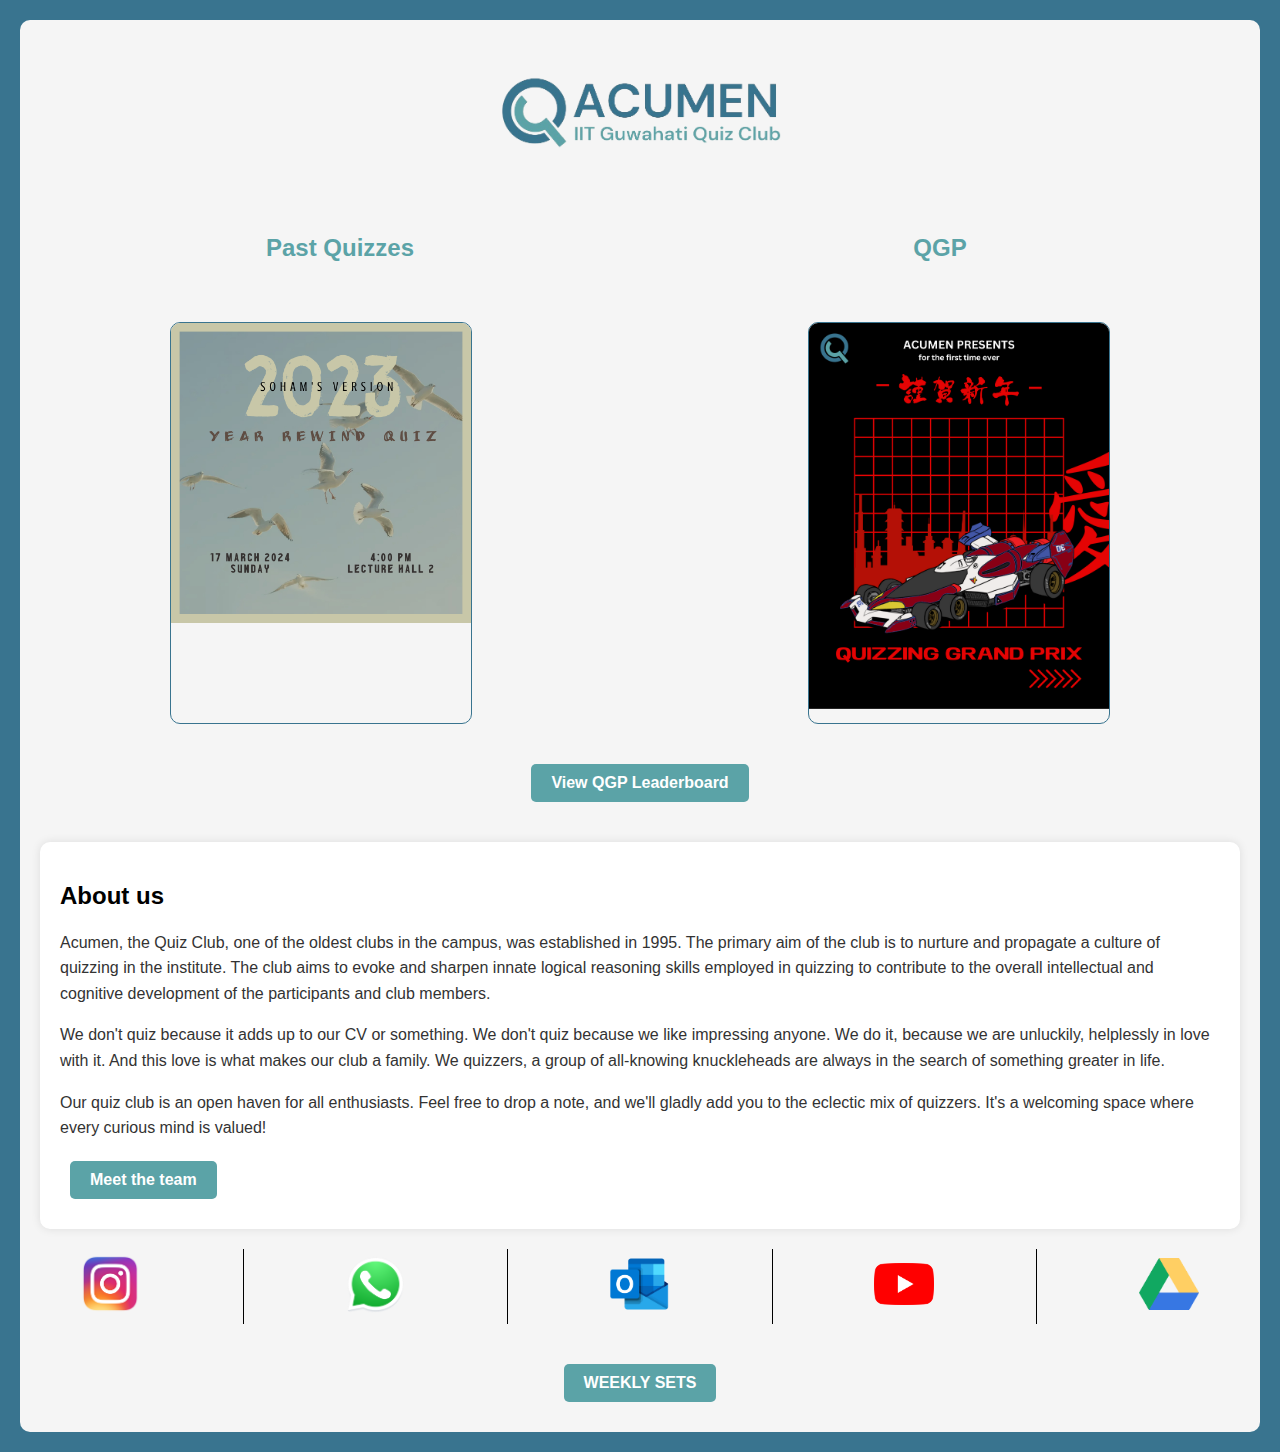
==== index.html @ 5e1d98d3 "Update index.html" ====
<!DOCTYPE html>
<html lang="en">
<head>
    <meta charset="UTF-8">
    <meta name="viewport" content="width=device-width, initial-scale=1.0">
    <title>Acumen Home Page</title>
    <link rel="icon" type="image/png" href="./Resources/Tab Logo.png">
    <style>
        body {
            font-family: 'Arial', sans-serif;
            margin: 20px;
            background-color: #39748f;
            color: #333;
            text-align: center;
        }

        .container {
            max-width: 1200px;
            margin: 0 auto;
            background-color: #f5f5f5;
            padding: 20px;
            border-radius: 10px;
        }

        .logo-container {
            margin-bottom: 20px;
        }

        .logo {
            width: 300px;
            height: auto; 
        }

        .event-categories {
            display: flex;
            justify-content: space-around;
            margin-bottom: 20px;
        }

        .category-text {
            flex-basis: 20%; 
            color: #5ba3a7; 
            font-weight: bold;
            padding: 10px;
            transition: color 0.3s; 
        }

        .category-text:hover {
            color: #39748f; 
        }

        .events {
            display: flex;
            justify-content: space-between;
            flex-wrap: wrap; 
            margin-bottom: 20px;
            margin-left: 120px;
            margin-right: 120px;
        }

        .event {
            position: relative;
            margin: 10px;
            border: 1px solid #39748f;
            border-radius: 10px;
            overflow: hidden;
            width: 300px;
            height: 400px;
            transition: transform 0.3s;
        }

        .event:hover {
            transform: scale(1.1); 
        }

        .event img {
            width: 100%;
            height: auto;
            display: block;
        }

        .event-content {
            padding: 10px;
        }

        .event h2 {
            margin-bottom: 10px;
            color: #333;
        }

        .event p {
            color: #666;
            margin-bottom: 5px;
        }

        .button {
            text-decoration: none;
            color: #fff;
            font-weight: bold;
            margin: 10px;
            padding: 10px 20px;
            border-radius: 5px;
            background-color: #5ba3a7; 
            display: inline-block; 
            transition: background-color 0.3s;
        }

        .button:hover {
            background-color: #39748f; 
        }

        .about-acumen {
            margin-top: 30px;
            text-align: left;
            background-color: #fff;
            border-radius: 10px;
            box-shadow: 0 0 10px rgba(0, 0, 0, 0.1);
            padding: 20px;
        }

        .about-acumen h2 {
            color: #000000;
        }

        .about-acumen p {
            color: #333;
            line-height: 1.6;
            margin-bottom: 10px;
        }

        .image-buttons {
            display: flex;
            justify-content: space-around;
            align-items: center;
            margin-top: 20px;
        }

        .image-button {
            cursor: pointer;
        }

        .image-button img {
            width: 60px;
            height: auto;
            border-radius: 10px;
        }

        .image-button:hover {
            transform: scale(1.1);
        }
        
        .separator-line {
            height: 75px;
            border-left: 1px solid #000000;
            margin: 0 20px;
        }

        .event a {
            display: block;
            height: 100%;
            width: 100%;
            position: absolute;
            top: 0;
            left: 0;
            z-index: 1; /* Ensure the anchor is clickable over the image */
        }

        .resources-section {
            margin-top: 30px;
        }
    </style>
</head>
<body>

    <div class="container">

        <div class="logo-container">
            <a href="index.html">
                <img src="./Resources/Quiz Club Logo.png" alt="Quiz Club Logo" class="logo">
            </a>
        </div>

        <div class="event-categories">
            <div class="category-text">
                <h2>Past Quizzes</h2>
            </div>
            <div class="category-text">
                <h2>QGP</h2>
            </div>
        </div>

        <div class="events">
            <div class="event">
                <a href="past-events.html">
                    <img src="./Resources/57.png" alt="56">
                </a>
                <div class="event-content">
                    <!-- Additional content if needed -->
                </div>
            </div>
            <div class="event">
                <a href="ongoing.html">
                    <img src="./Resources/QGP1.png" alt="QGP">
                </a>
                <div class="event-content">
                </div>
            </div>
            <!-- Other events remain unchanged -->

        </div>

        <a href="leaderboard.html" class="button">View QGP Leaderboard</a>
        <!--<a href="winner.html" class="button">Winners of QGP</a> -->

        <div class="about-acumen">
            <h2>About us</h2>
            <p>
                Acumen, the Quiz Club, one of the oldest clubs in the campus, was established in 1995. The primary aim of the club is to nurture and propagate a culture of quizzing in the institute. The club aims to evoke and sharpen innate logical reasoning skills employed in quizzing to contribute to the overall intellectual and cognitive development of the participants and club members.
            </p>
            <p>
                We don't quiz because it adds up to our CV or something. We don't quiz because we like impressing anyone. We do it, because we are unluckily, helplessly in love with it. And this love is what makes our club a family. We quizzers, a group of all-knowing knuckleheads are always in the search of something greater in life. 
            </p>
            <p>
                Our quiz club is an open haven for all enthusiasts. Feel free to drop a note, and we'll gladly add you to the eclectic mix of quizzers. It's a welcoming space where every curious mind is valued! 
            </p>
            <a href="more.html" class="button">Meet the team</a>
        </div>

        <div class="image-buttons">
            
            <div class="image-button">
                <a href="https://www.instagram.com/quizclub.iitg/" target="_blank">
                    <img src="./Resources/Instagram Logo.png" alt="Instagram Logo">
                </a>
            </div>

            <div class="separator-line"></div>

            <div class="image-button">
                <a href="https://wa.me/916399068220" target="_blank">
                    <img src="./Resources/WhatsApp Logo.png" alt="WhatsApp Logo">
                </a>
            </div>

            <div class="separator-line"></div>

             <div class="image-button">
                <a href="mailto:quizclub@iitg.ac.in" target="_blank">
                    <img src="./Resources/Outlook Logo.png" alt="Outlook Logo">
                </a>
            </div>

            <div class="separator-line"></div>

            <div class="image-button">
                <a href="https://www.youtube.com/@quizclubiitguwahati3192" target="_blank">
                    <img src="./Resources/YouTube Logo.png" alt="Youtube Logo">
                </a>
            </div>

            <div class="separator-line"></div>

            <div class="image-button">
                <a href="https://drive.google.com/drive/u/3/folders/1wH4DAt1IljQksPl9aeyAm-l2r670D1Yt" target="_blank">
                    <img src="./Resources/Drive Logo.png" alt="Drive Logo">
                </a>
            </div>

     </div>

        <div class="resources-section">
              <a href="weekly.html" class="button" target="_blank">WEEKLY SETS</a>
        </div>

    </div>

</body>
</html>
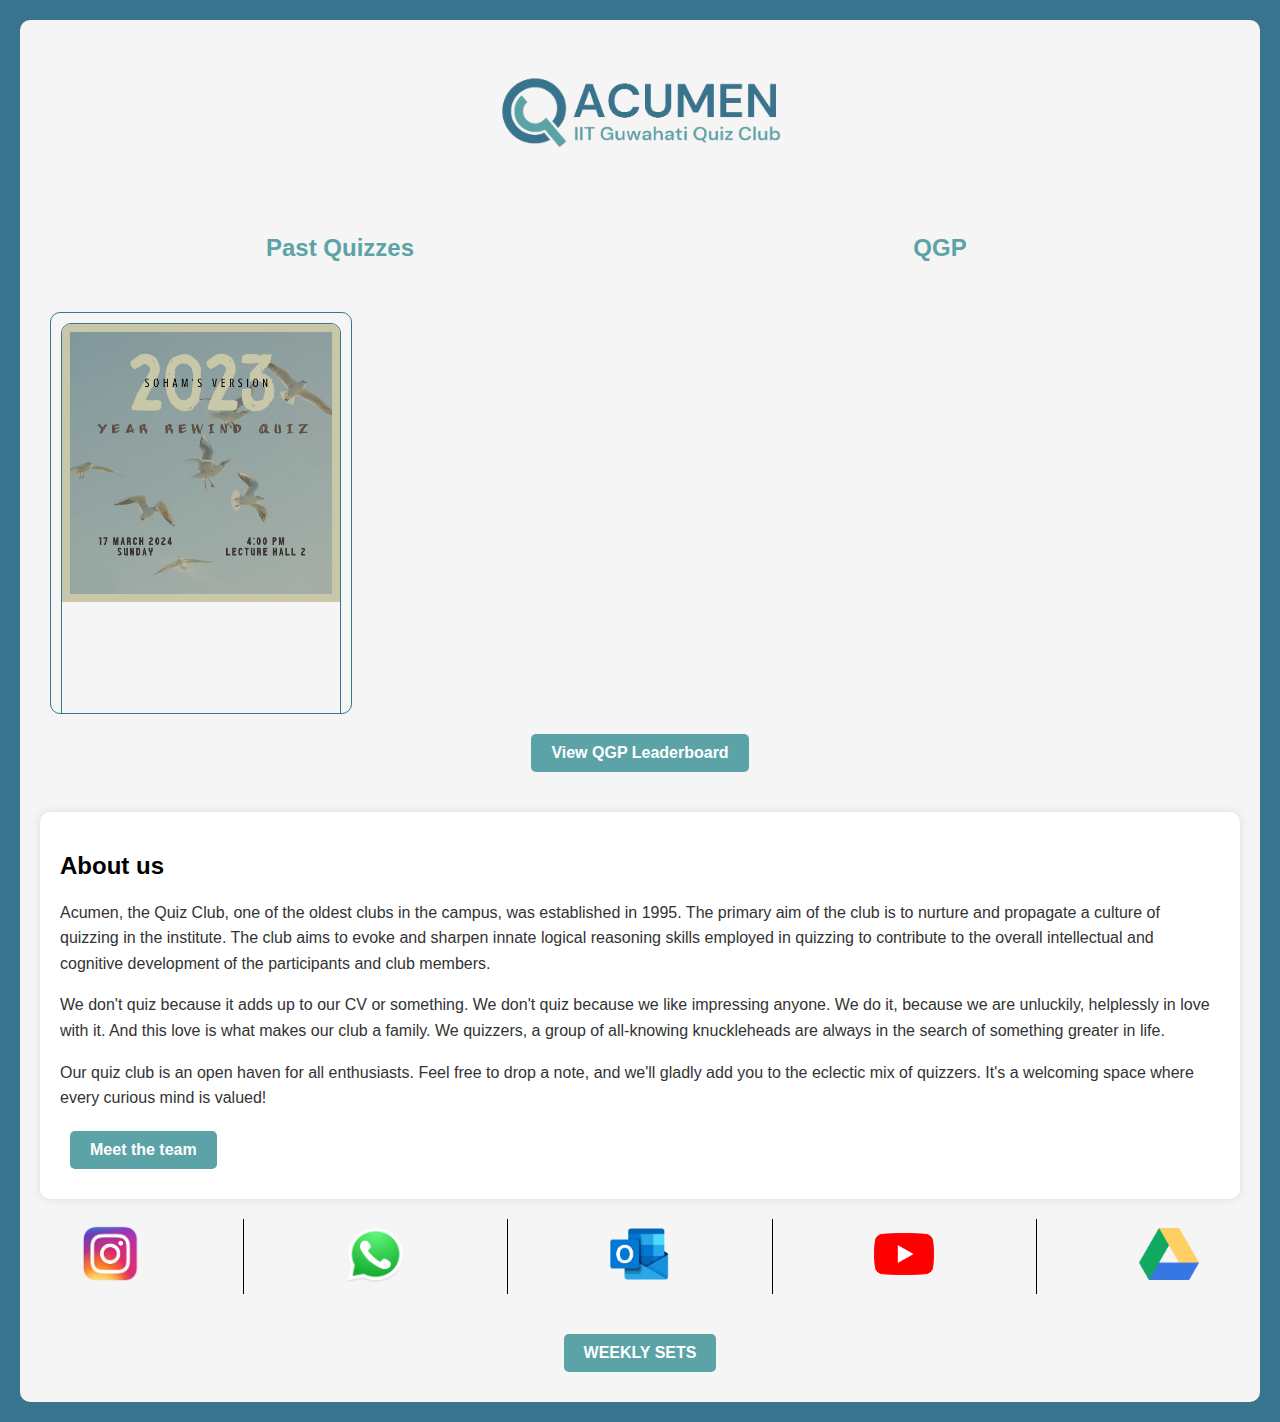
==== commit 0bdc959c: "Update index.html" ====
--- a/index.html
+++ b/index.html
@@ -56,6 +56,14 @@
             margin-bottom: 20px;
             margin-left: 120px;
             margin-right: 120px;
+            position: relative;
+            margin: 10px;
+            border: 1px solid #39748f;
+            border-radius: 10px;
+            overflow: hidden;
+            width: 300px;
+            height: 400px;
+            transition: transform 0.3s;
         }
 
         .event {
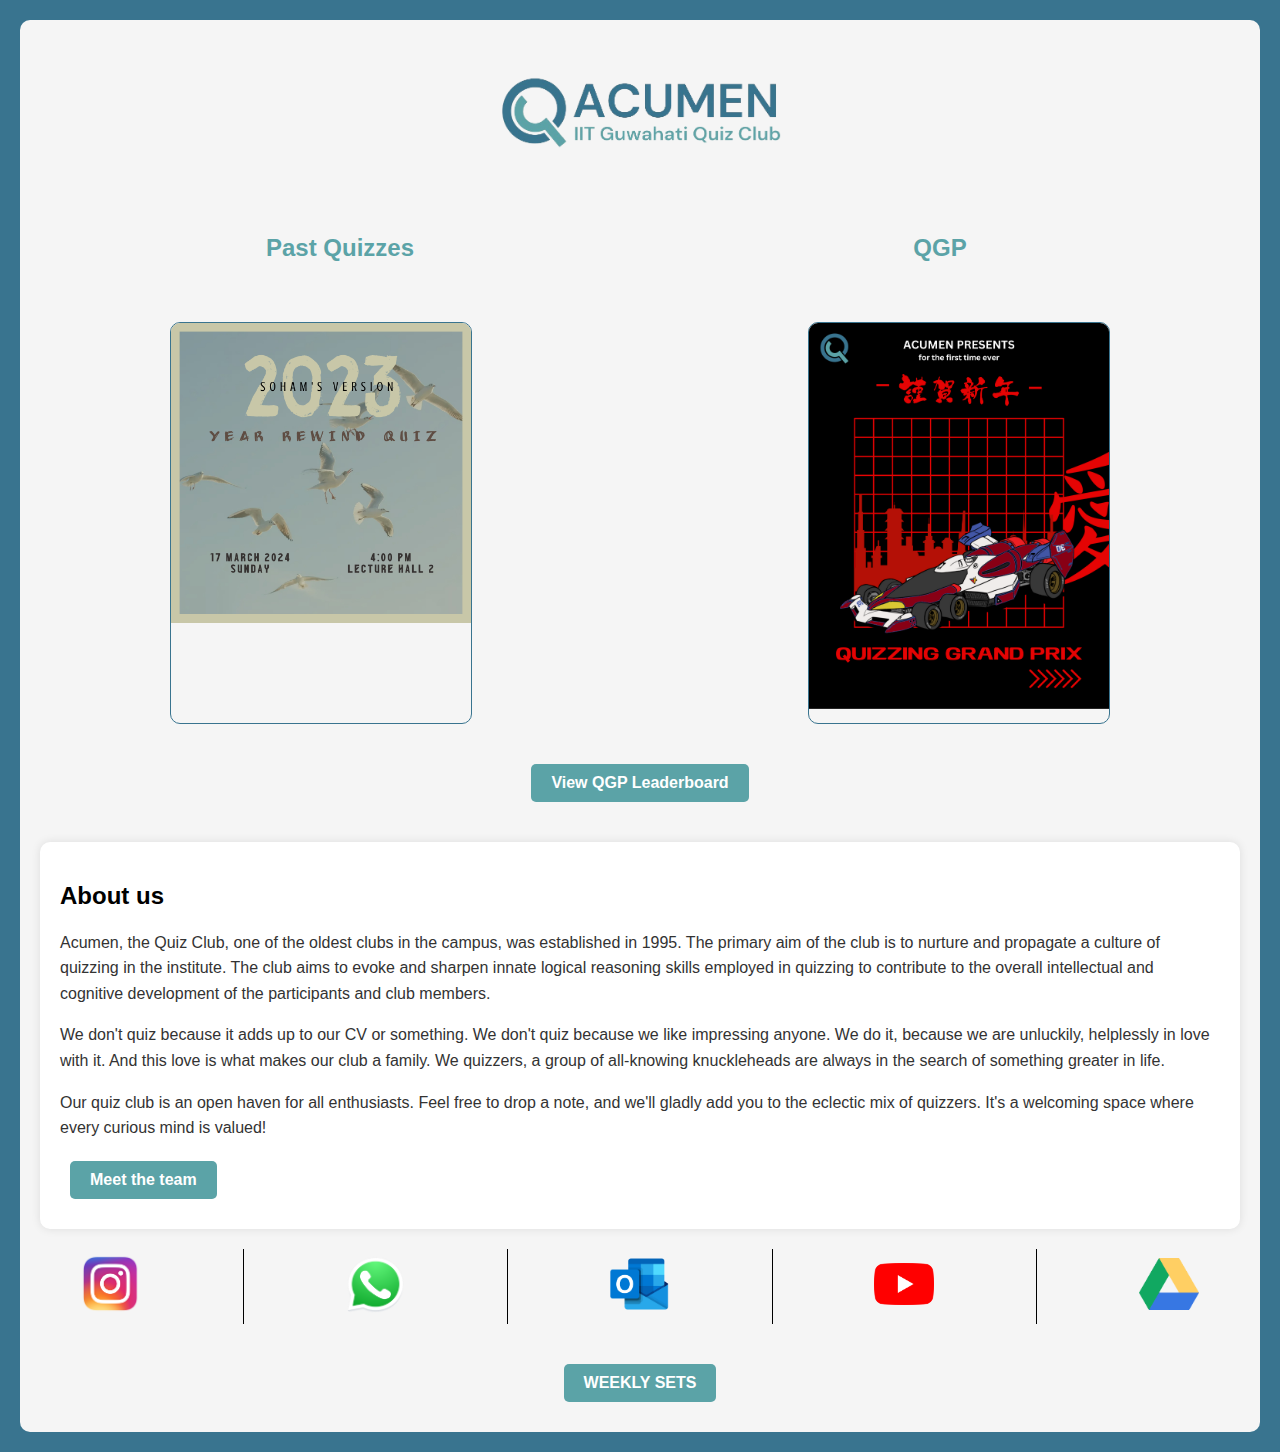
==== commit 65327e59: "Update index.html" ====
--- a/index.html
+++ b/index.html
@@ -56,14 +56,6 @@
             margin-bottom: 20px;
             margin-left: 120px;
             margin-right: 120px;
-            position: relative;
-            margin: 10px;
-            border: 1px solid #39748f;
-            border-radius: 10px;
-            overflow: hidden;
-            width: 300px;
-            height: 400px;
-            transition: transform 0.3s;
         }
 
         .event {
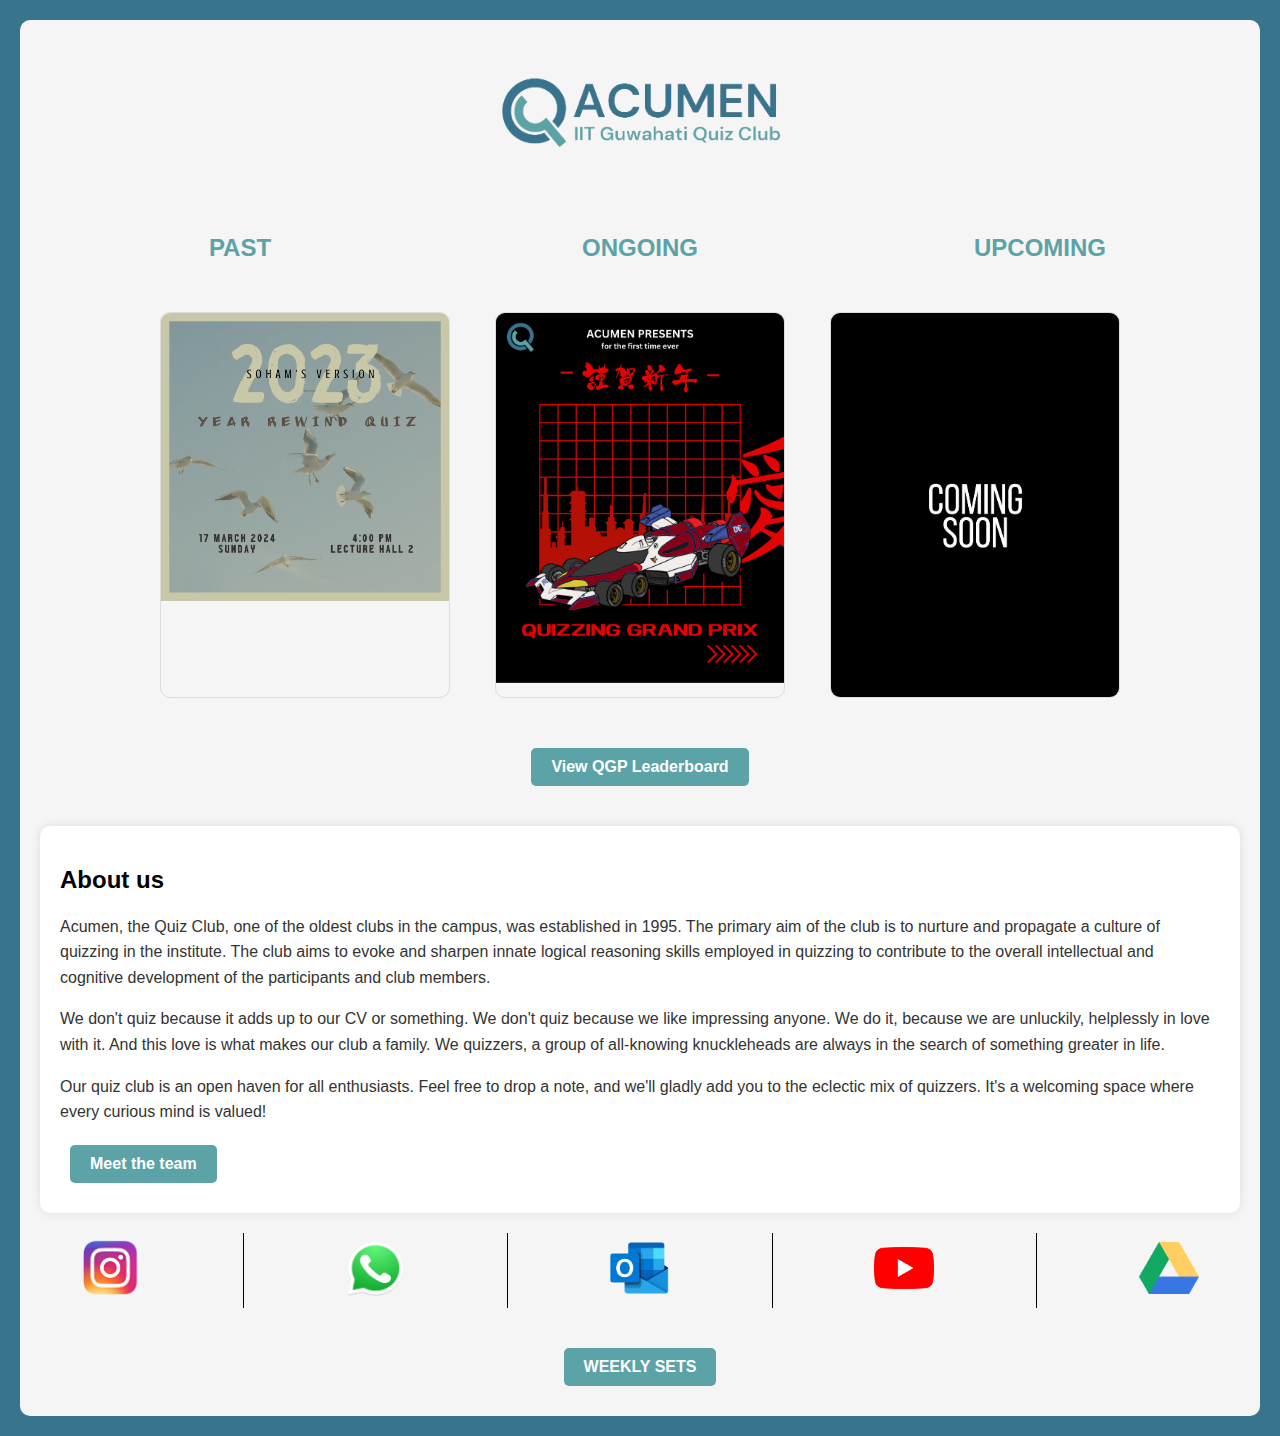
==== commit 5802975f: "Update index.html" ====
--- a/index.html
+++ b/index.html
@@ -13,7 +13,6 @@
             color: #333;
             text-align: center;
         }
-
         .container {
             max-width: 1200px;
             margin: 0 auto;
@@ -21,22 +20,18 @@
             padding: 20px;
             border-radius: 10px;
         }
-
         .logo-container {
             margin-bottom: 20px;
         }
-
         .logo {
             width: 300px;
             height: auto; 
         }
-
         .event-categories {
             display: flex;
             justify-content: space-around;
             margin-bottom: 20px;
         }
-
         .category-text {
             flex-basis: 20%; 
             color: #5ba3a7; 
@@ -44,11 +39,9 @@
             padding: 10px;
             transition: color 0.3s; 
         }
-
         .category-text:hover {
             color: #39748f; 
         }
-
         .events {
             display: flex;
             justify-content: space-between;
@@ -59,40 +52,34 @@
         }
 
         .event {
+            flex-basis: 30%; 
+            border: 1px solid #ddd;
+            border-radius: 10px;
+            overflow: hidden;
+            transition: transform 0.3s;
+            aspect-ratio: 3/4;
+            margin-bottom: 20px;
             position: relative;
-            margin: 10px;
-            border: 1px solid #39748f;
-            border-radius: 10px;
-            overflow: hidden;
-            width: 300px;
-            height: 400px;
-            transition: transform 0.3s;
-        }
-
+        }
         .event:hover {
             transform: scale(1.1); 
         }
-
         .event img {
             width: 100%;
             height: auto;
             display: block;
         }
-
         .event-content {
             padding: 10px;
         }
-
         .event h2 {
             margin-bottom: 10px;
             color: #333;
         }
-
         .event p {
             color: #666;
             margin-bottom: 5px;
         }
-
         .button {
             text-decoration: none;
             color: #fff;
@@ -104,11 +91,9 @@
             display: inline-block; 
             transition: background-color 0.3s;
         }
-
         .button:hover {
             background-color: #39748f; 
         }
-
         .about-acumen {
             margin-top: 30px;
             text-align: left;
@@ -117,34 +102,28 @@
             box-shadow: 0 0 10px rgba(0, 0, 0, 0.1);
             padding: 20px;
         }
-
         .about-acumen h2 {
             color: #000000;
         }
-
         .about-acumen p {
             color: #333;
             line-height: 1.6;
             margin-bottom: 10px;
         }
-
         .image-buttons {
             display: flex;
             justify-content: space-around;
             align-items: center;
             margin-top: 20px;
         }
-
         .image-button {
             cursor: pointer;
         }
-
         .image-button img {
             width: 60px;
             height: auto;
             border-radius: 10px;
         }
-
         .image-button:hover {
             transform: scale(1.1);
         }
@@ -154,7 +133,6 @@
             border-left: 1px solid #000000;
             margin: 0 20px;
         }
-
         .event a {
             display: block;
             height: 100%;
@@ -164,16 +142,13 @@
             left: 0;
             z-index: 1; /* Ensure the anchor is clickable over the image */
         }
-
         .resources-section {
             margin-top: 30px;
         }
     </style>
 </head>
 <body>
-
     <div class="container">
-
         <div class="logo-container">
             <a href="index.html">
                 <img src="./Resources/Quiz Club Logo.png" alt="Quiz Club Logo" class="logo">
@@ -182,10 +157,13 @@
 
         <div class="event-categories">
             <div class="category-text">
-                <h2>Past Quizzes</h2>
+                <h2>PAST</h2>
             </div>
             <div class="category-text">
-                <h2>QGP</h2>
+                <h2>ONGOING</h2>
+            </div>
+            <div class="category-text">
+                <h2>UPCOMING</h2>
             </div>
         </div>
 
@@ -205,13 +183,19 @@
                 <div class="event-content">
                 </div>
             </div>
+
+            <div class="event">
+                <a href="upcoming.html">
+                    <img src="./Resources/next 1.png" alt="Upcoming">
+                </a>
+                <div class="event-content">
+                </div>
+            </div>
             <!-- Other events remain unchanged -->
 
         </div>
-
         <a href="leaderboard.html" class="button">View QGP Leaderboard</a>
         <!--<a href="winner.html" class="button">Winners of QGP</a> -->
-
         <div class="about-acumen">
             <h2>About us</h2>
             <p>
@@ -225,7 +209,6 @@
             </p>
             <a href="more.html" class="button">Meet the team</a>
         </div>
-
         <div class="image-buttons">
             
             <div class="image-button">
@@ -233,46 +216,34 @@
                     <img src="./Resources/Instagram Logo.png" alt="Instagram Logo">
                 </a>
             </div>
-
-            <div class="separator-line"></div>
-
+            <div class="separator-line"></div>
             <div class="image-button">
                 <a href="https://wa.me/916399068220" target="_blank">
                     <img src="./Resources/WhatsApp Logo.png" alt="WhatsApp Logo">
                 </a>
             </div>
-
-            <div class="separator-line"></div>
-
+            <div class="separator-line"></div>
              <div class="image-button">
                 <a href="mailto:quizclub@iitg.ac.in" target="_blank">
                     <img src="./Resources/Outlook Logo.png" alt="Outlook Logo">
                 </a>
             </div>
-
-            <div class="separator-line"></div>
-
+            <div class="separator-line"></div>
             <div class="image-button">
                 <a href="https://www.youtube.com/@quizclubiitguwahati3192" target="_blank">
                     <img src="./Resources/YouTube Logo.png" alt="Youtube Logo">
                 </a>
             </div>
-
-            <div class="separator-line"></div>
-
+            <div class="separator-line"></div>
             <div class="image-button">
                 <a href="https://drive.google.com/drive/u/3/folders/1wH4DAt1IljQksPl9aeyAm-l2r670D1Yt" target="_blank">
                     <img src="./Resources/Drive Logo.png" alt="Drive Logo">
                 </a>
             </div>
-
      </div>
-
         <div class="resources-section">
               <a href="weekly.html" class="button" target="_blank">WEEKLY SETS</a>
         </div>
-
     </div>
-
 </body>
 </html>
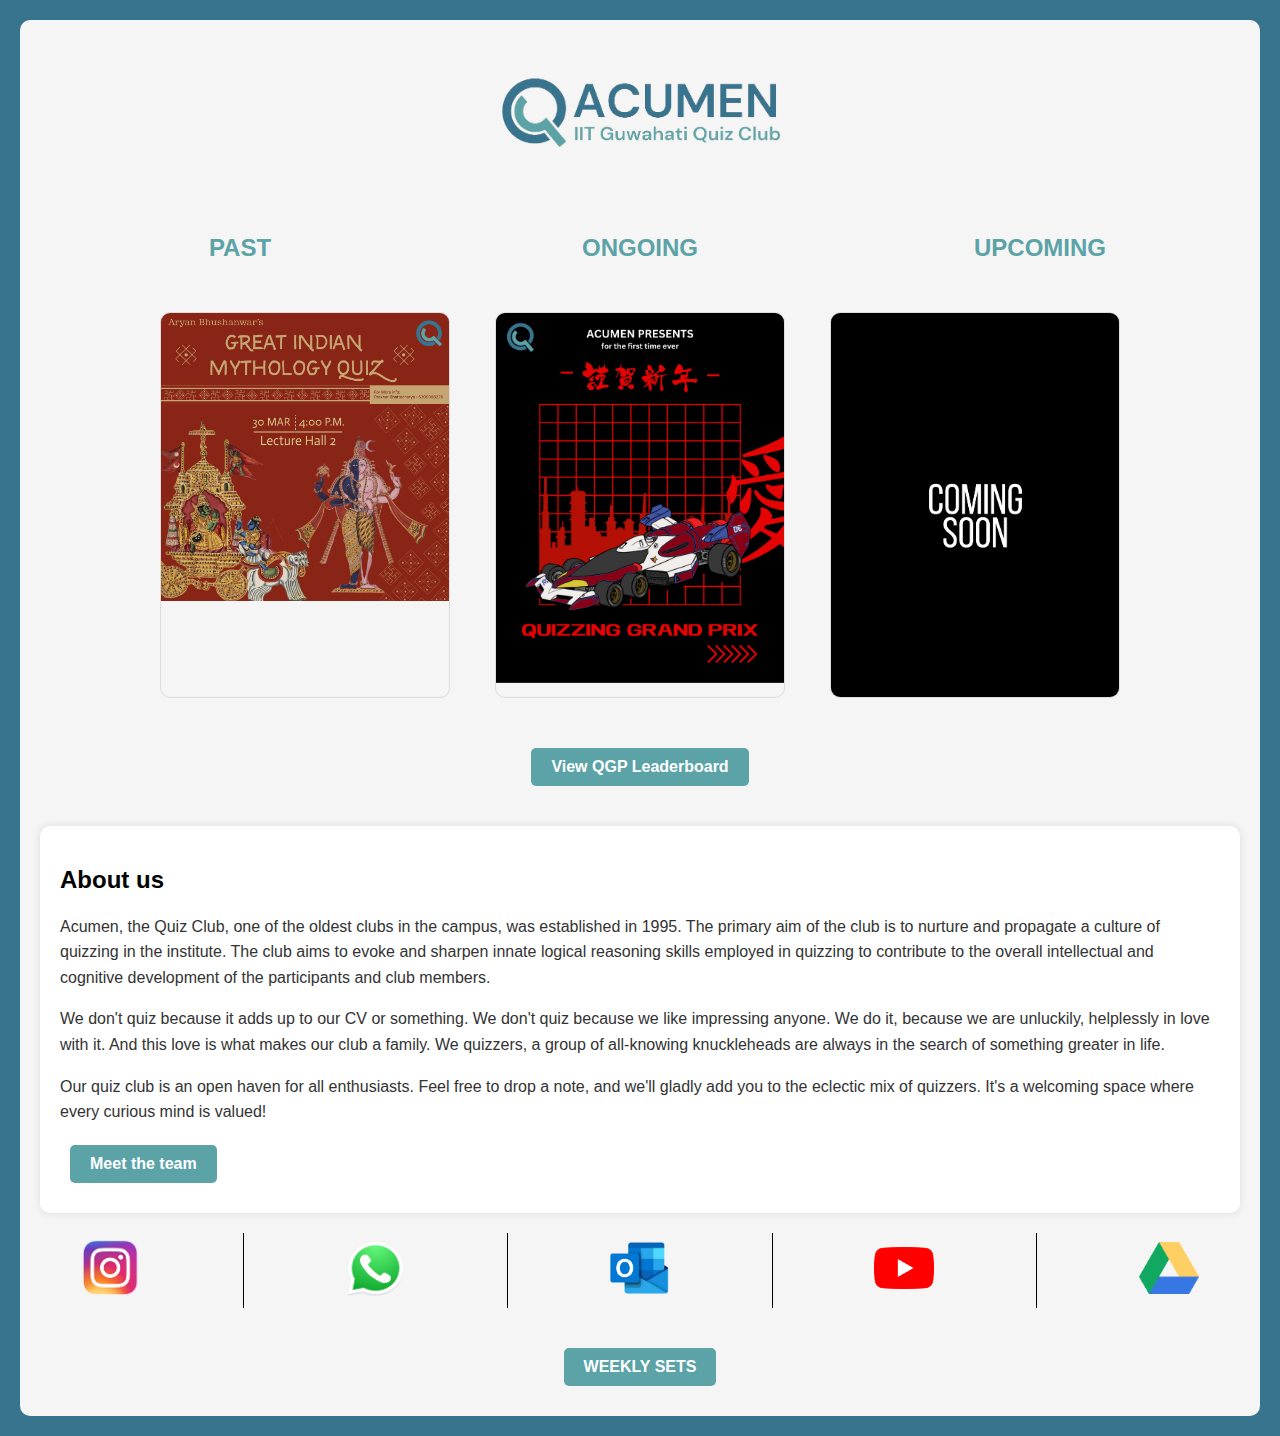
==== commit f919044f: "Update index.html" ====
--- a/index.html
+++ b/index.html
@@ -170,7 +170,7 @@
         <div class="events">
             <div class="event">
                 <a href="past-events.html">
-                    <img src="./Resources/57.png" alt="56">
+                    <img src="./Resources/58.png" alt="58">
                 </a>
                 <div class="event-content">
                     <!-- Additional content if needed -->
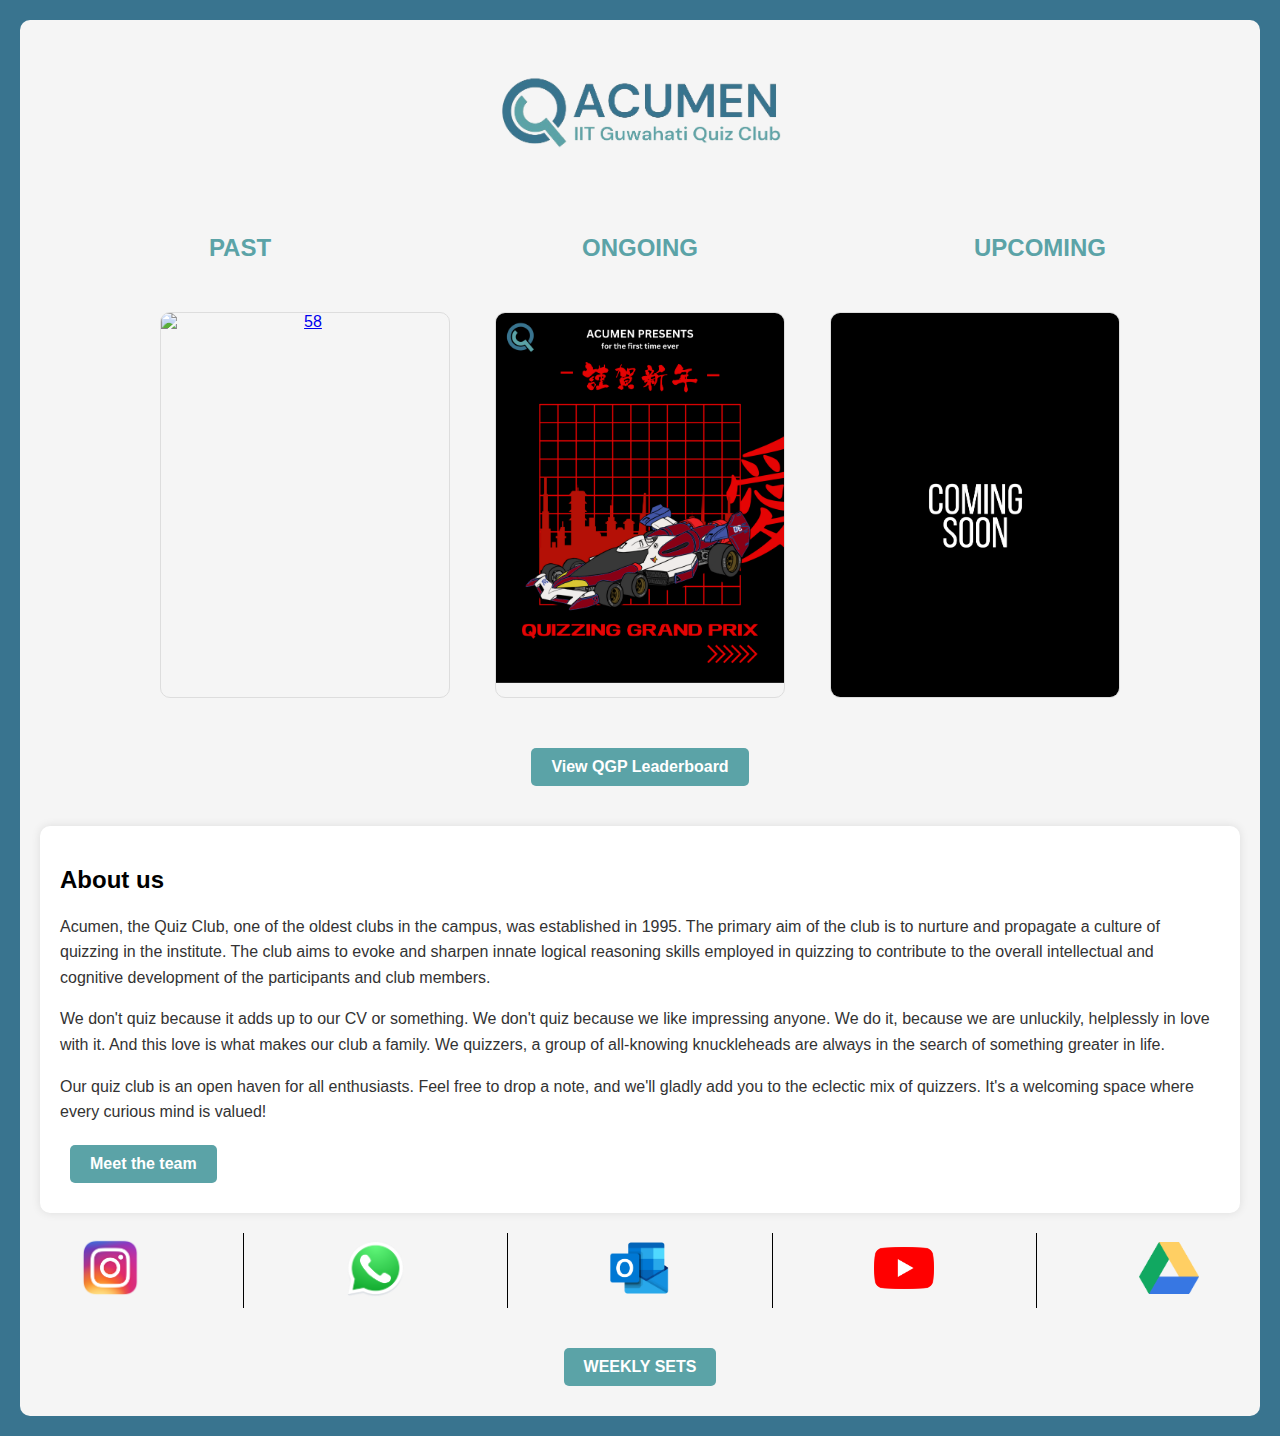
==== commit 7f97ad5e: "Update index.html" ====
--- a/index.html
+++ b/index.html
@@ -170,7 +170,7 @@
         <div class="events">
             <div class="event">
                 <a href="past-events.html">
-                    <img src="./Resources/58.png" alt="58">
+                    <img src="./Resources/59.png" alt="58">
                 </a>
                 <div class="event-content">
                     <!-- Additional content if needed -->
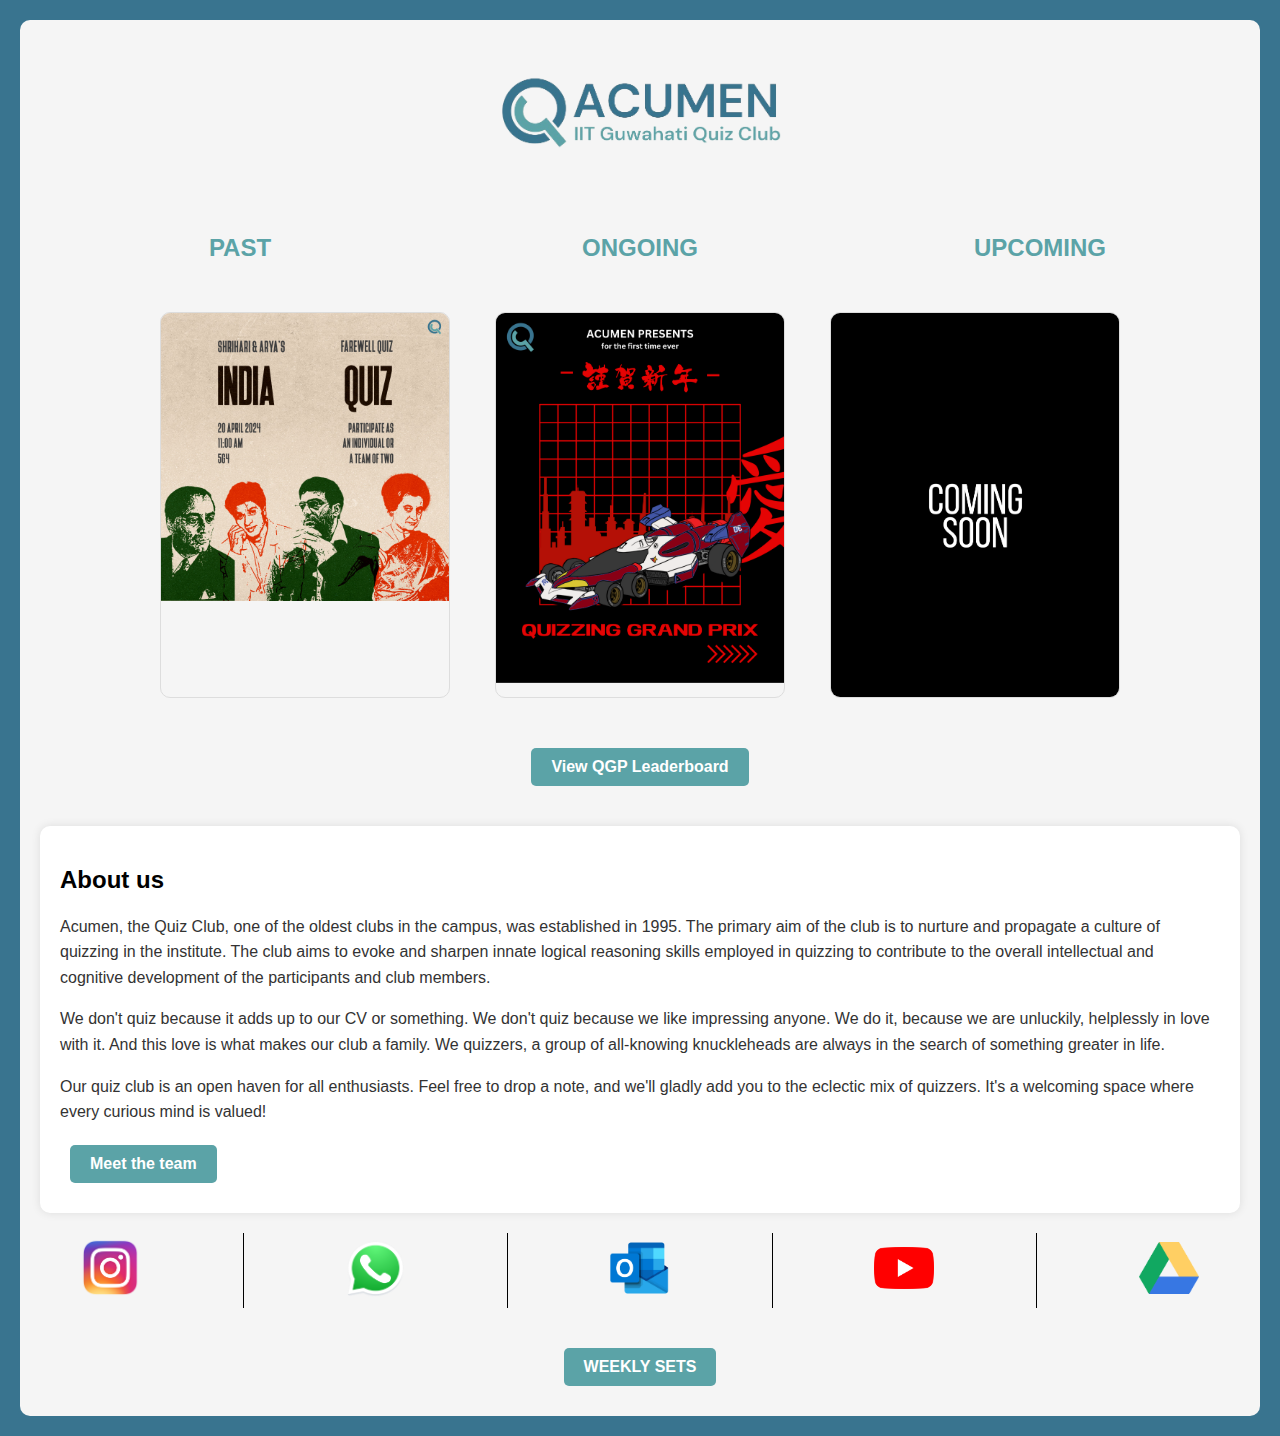
==== commit 9e0d565a: "Update index.html" ====
--- a/index.html
+++ b/index.html
@@ -170,7 +170,7 @@
         <div class="events">
             <div class="event">
                 <a href="past-events.html">
-                    <img src="./Resources/59.png" alt="58">
+                    <img src="./Resources/64.png" alt="58">
                 </a>
                 <div class="event-content">
                     <!-- Additional content if needed -->
